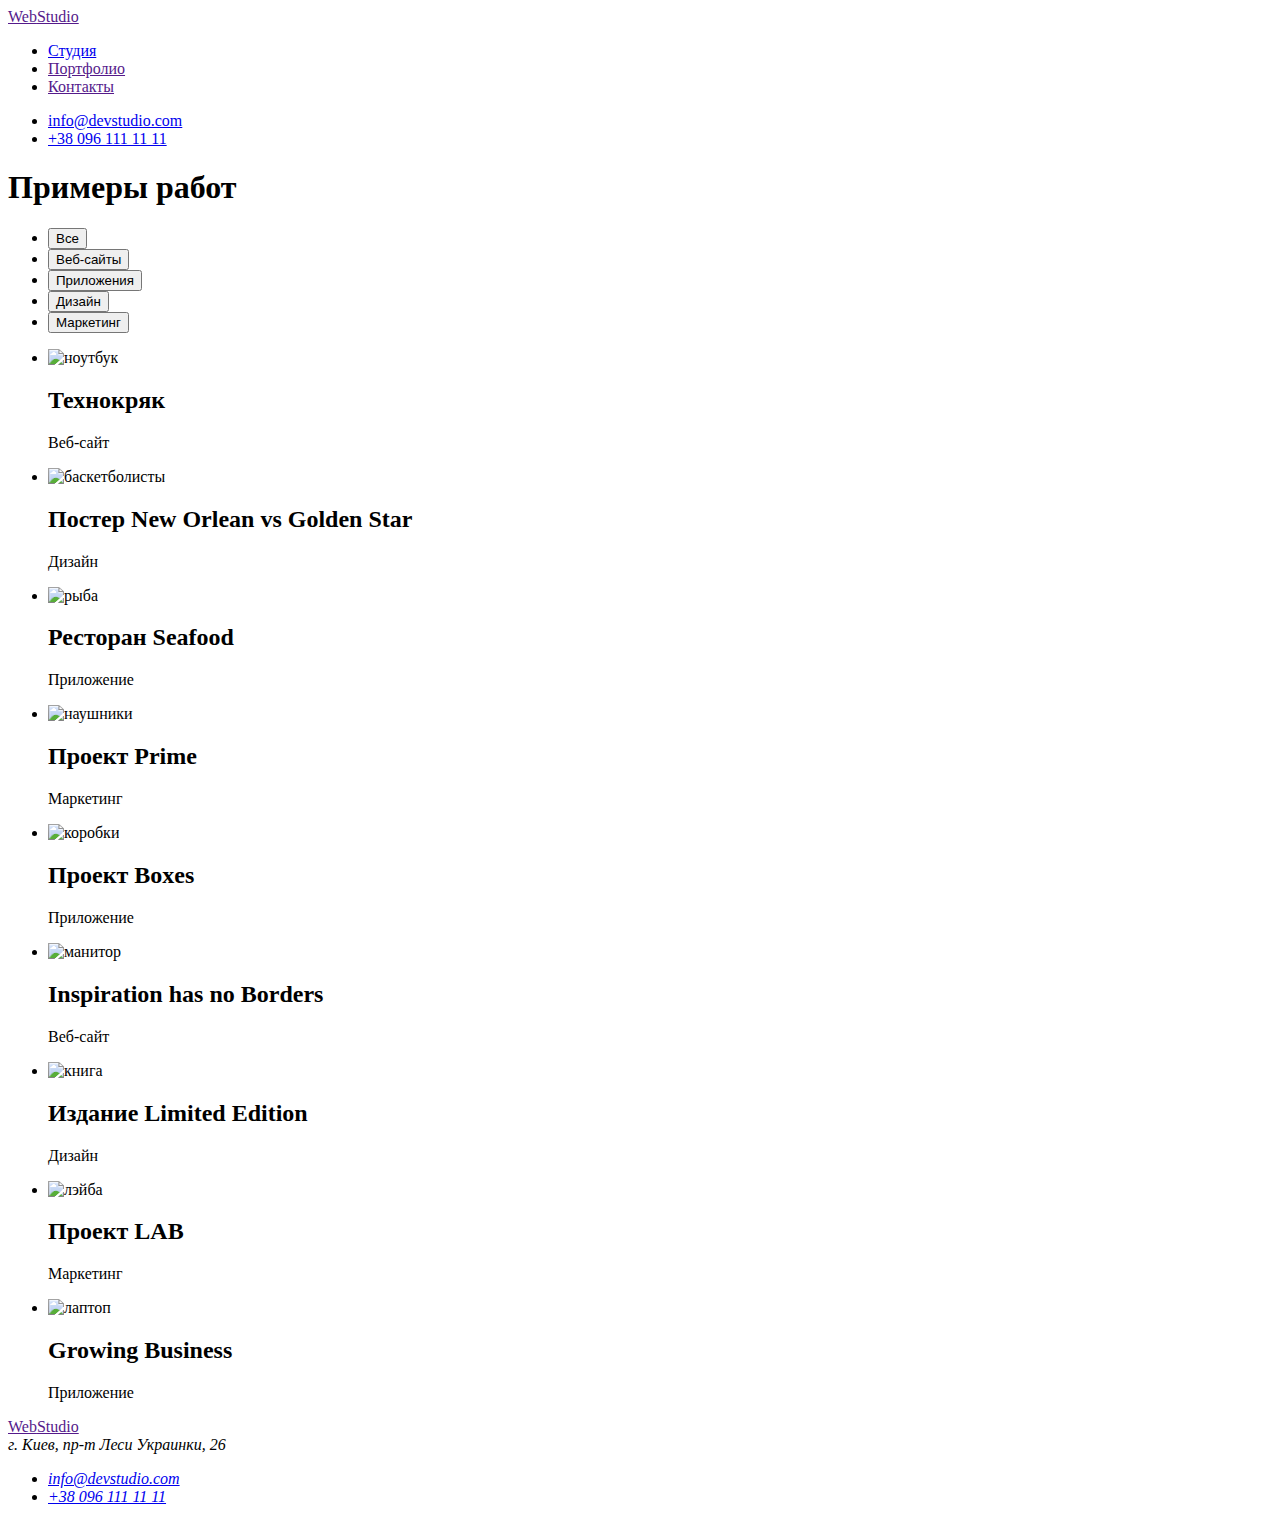
==== portfolio.html @ 180a8cb1 "Add files" ====
<!DOCTYPE html>
<html lang="en">
<head>
    <meta charset="UTF-8">
    <meta http-equiv="X-UA-Compatible" content="IE=edge">
    <meta name="viewport" content="width=device-width, initial-scale=1.0">
    <title>Document</title>
    <link rel="preconnect" href="https://fonts.googleapis.com">
    <link rel="preconnect" href="https://fonts.gstatic.com" crossorigin>
    <link href="https://fonts.googleapis.com/css2?family=Raleway:wght@700&family=Roboto:wght@400;500;700;900&display=swap"
        rel="stylesheet">
    <link rel="stylesheet" href="css/styles.css">
</head>
<body>
    <header class="header">
        <nav>
            <a href="" class="logo"><span class="color-text">Web</span>Studio</a>
            <ul class="site-nav">
                <li class="list"><a href="index.html" class="link">Студия</a></li>
                <li class="list"><a href="" class="link portfolio">Портфолио</a></li>
                <li class="list"><a href="" class="link ">Контакты</a></li>
            </ul>
        </nav>
        <ul class="contacts">
            <li class="list"><a class="link link-mail" href="mailto:info@devstudio.com">info@devstudio.com</a></li>
            <li class="list"><a class="link link-tel" href="tel:+380961111111">+38 096 111 11 11</a></li>
        </ul>
    </header>
    <main>
            <section class="exemples">
            <h1 class="title-exemples">Примеры работ</h1>
                <ul class="filter">
                    <li class="list"><button type="button" class="button all">Все</button>
                    <li class="list"><button type="button" class="button web-site">Веб-сайты</button>
                    <li class="list"><button type="button" class="button apps">Приложения</button>
                    <li class="list"><button type="button" class="button disigne">Дизайн</button>
                    <li class="list"><button type="button" class="button marketing">Маркетинг</button>
                </ul>
                <ul>
                <li class="list">
                    <img src="./images/tehnocryak.jpg" width="370" alt="ноутбук">
                    <h2 class="name-exemple">Технокряк</h2>
                    <p class="description">Веб-сайт</p>
                </li>
                <li class="list">
                    <img src="./images/neworlean.jpg" width="370" alt="баскетболисты">
                    <h2 class="name-exemple">Постер New Orlean vs Golden Star</h2>
                    <p class="description">Дизайн</p>
                </li>
                <li class="list">
                    <img src="./images/fish.jpg" width="370" alt="рыба">
                    <h2 class="name-exemple">Ресторан Seafood</h2>
                    <p class="description">Приложение</p>
                </li>
                <li class="list">
                    <img src="./images/headphones.jpg" width="370" alt="наушники">
                    <h2 class="name-exemple">Проект Prime</h2>
                    <p class="description">Маркетинг</p>
                </li>
                <li class="list">
                    <img src="./images/Boxes.jpg" width="370" alt="коробки">
                    <h2 class="name-exemple">Проект Boxes</h2>
                    <p class="description">Приложение</p>
                </li>
                <li class="list">
                    <img src="./images/monitor.jpg" width="370" alt="манитор">
                    <h2 class="name-exemple">Inspiration has no Borders</h2>
                    <p class="description">Веб-сайт</p>
                </li>
                <li class="list">
                    <img src="./images/book.jpg" width="370" alt="книга">
                    <h2 class="name-exemple">Издание Limited Edition</h2>
                    <p class="description">Дизайн</p>
                </li>
                <li class="list">
                    <img src="./images/label.jpg" width="370" alt="лэйба">
                    <h2 class="name-exemple">Проект LAB</h2>
                    <p class="description">Маркетинг</p>
                </li>
                <li class="list">
                    <img src="./images/laptop.jpg" width="370" alt="лаптоп">
                    <h2 class="name-exemple">Growing Business</h2>
                    <p class="description">Приложение</p>
                </li>
               
            </ul>
        </section>
    </main>
<footer class="footer">
    <a href="" class="logo footer-logo"><span class="color-text">Web</span>Studio</a>
    <address class="address">
        г. Киев, пр-т Леси Украинки, 26
        <ul class="footer-contacts">
            <li class="list"><a class="link footer-link" href="mailto:info@devstudio.com">info@devstudio.com</a></li>
            <li class="list"><a class="link footer-link" href="tel:+380961111111">+38 096 111 11 11</a></li>
        </ul>
    </address>
</footer>
</body>
</html>
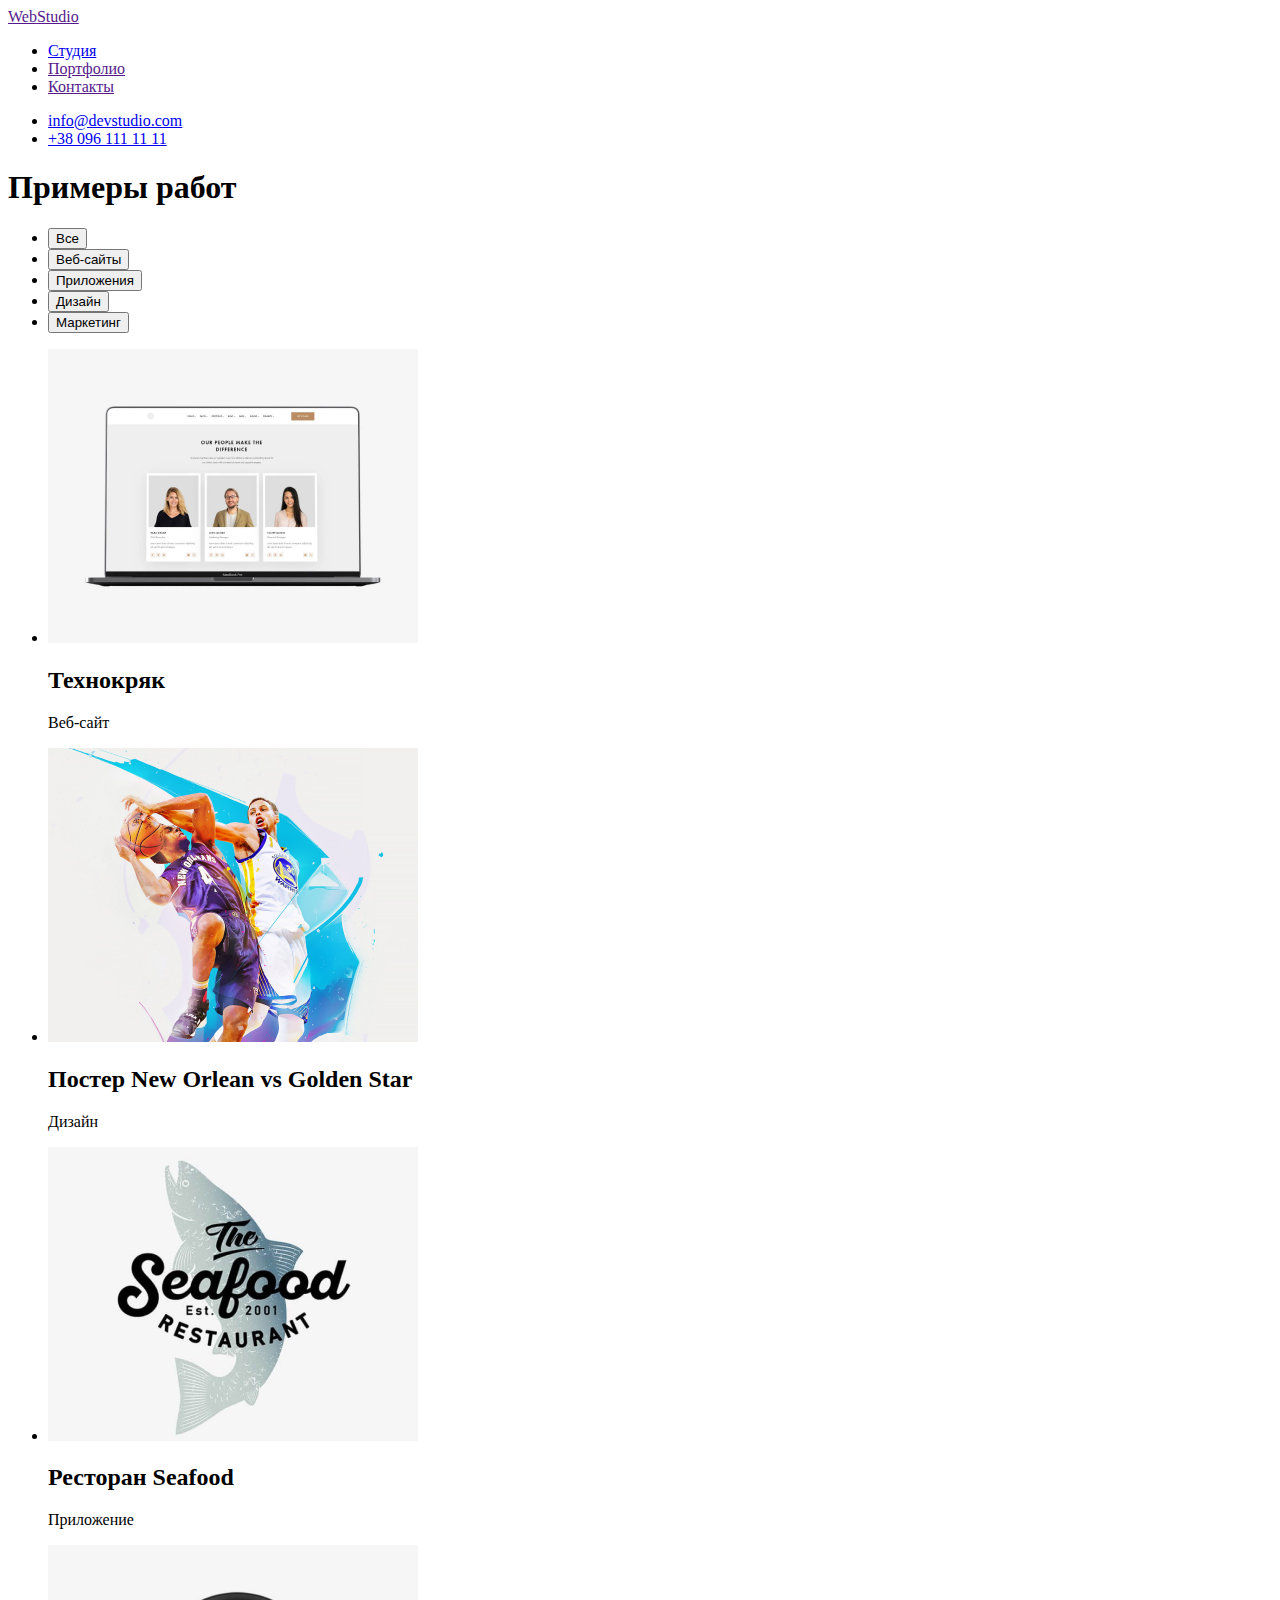
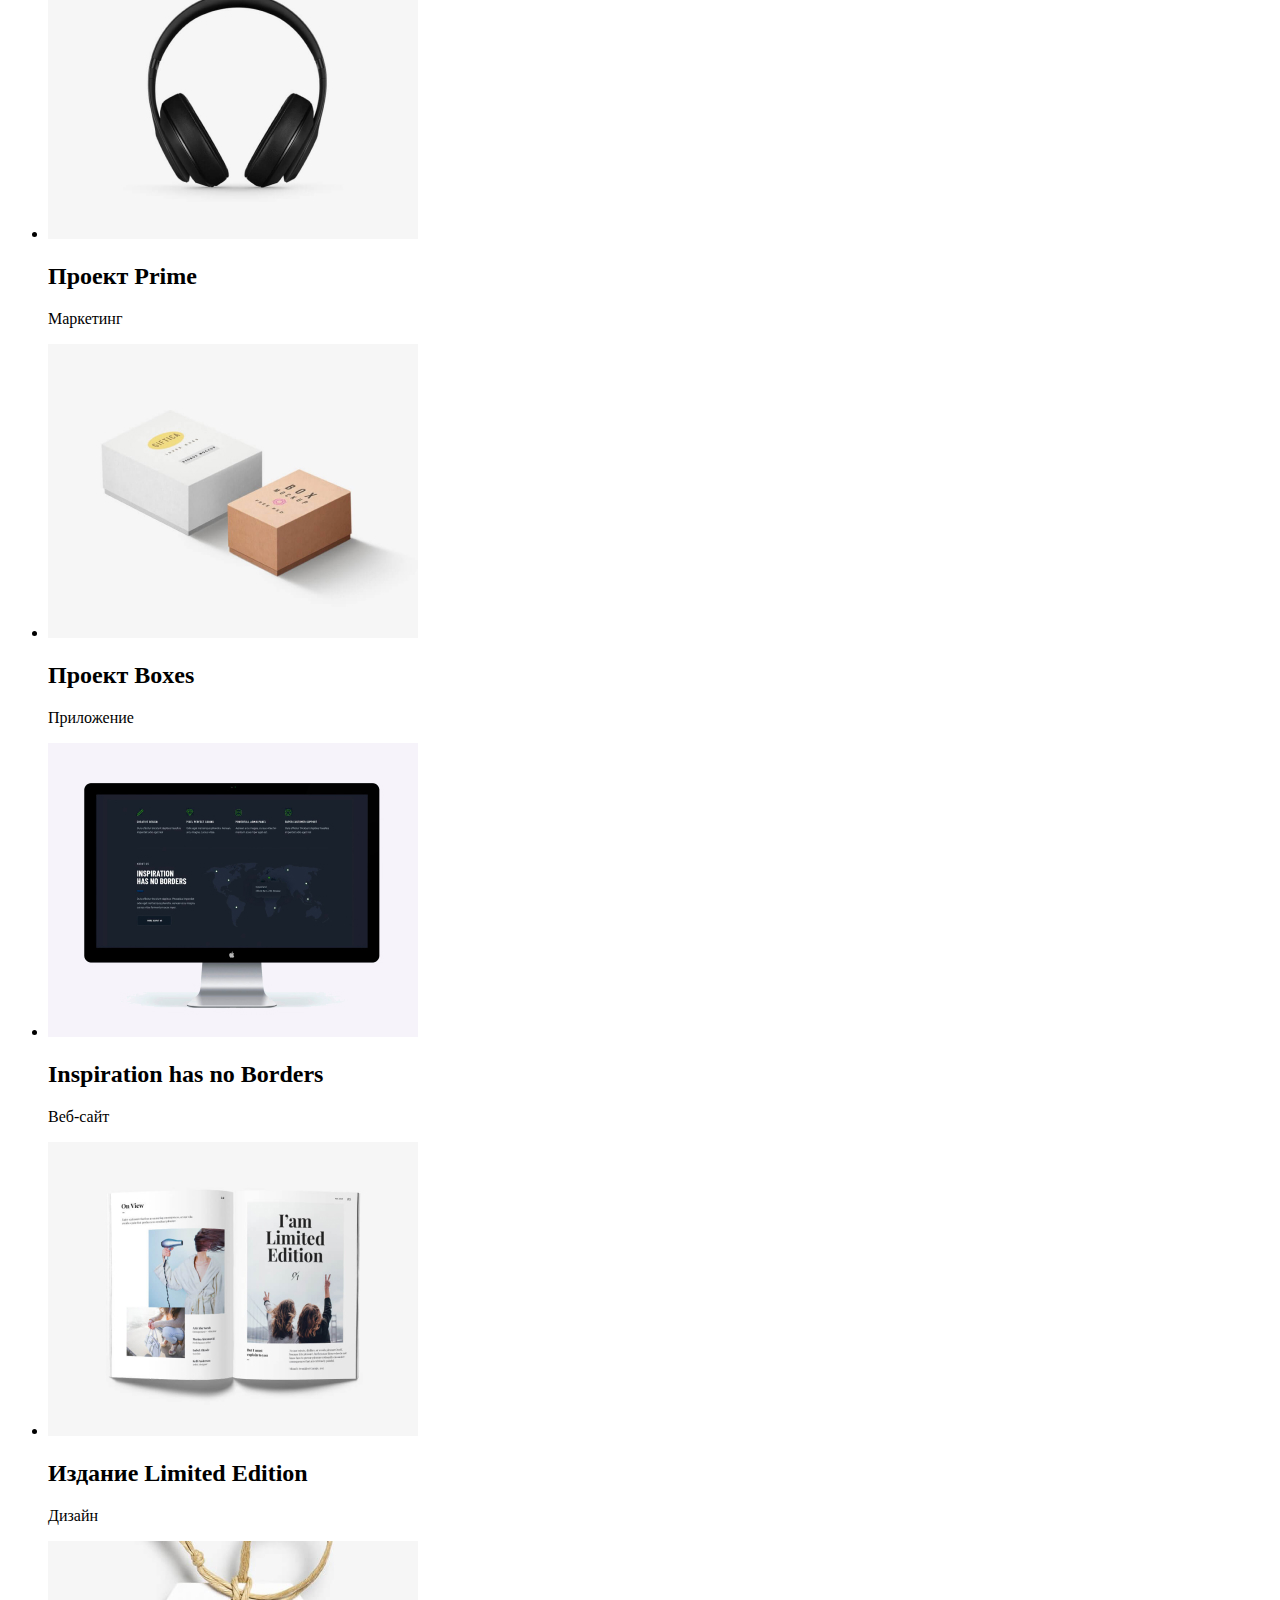
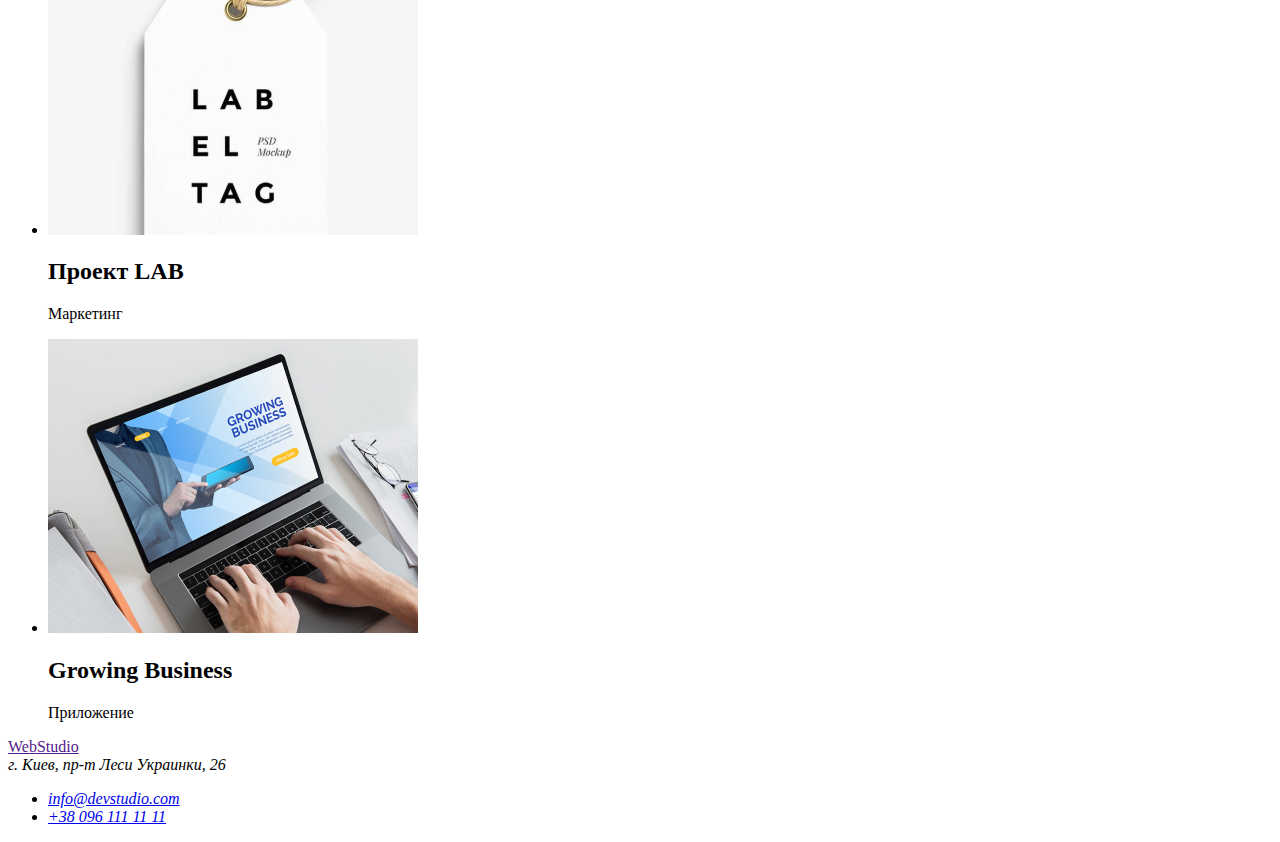
==== commit 0af87973: "modern-normolize" ====
--- a/portfolio.html
+++ b/portfolio.html
@@ -5,6 +5,9 @@
     <meta http-equiv="X-UA-Compatible" content="IE=edge">
     <meta name="viewport" content="width=device-width, initial-scale=1.0">
     <title>Document</title>
+    <link rel="stylesheet" href="https://cdnjs.cloudflare.com/ajax/libs/modern-normalize/1.1.0/modern-normalize.min.css"
+        integrity="sha512-wpPYUAdjBVSE4KJnH1VR1HeZfpl1ub8YT/NKx4PuQ5NmX2tKuGu6U/JRp5y+Y8XG2tV+wKQpNHVUX03MfMFn9Q=="
+        crossorigin="anonymous" referrerpolicy="no-referrer" />
     <link rel="preconnect" href="https://fonts.googleapis.com">
     <link rel="preconnect" href="https://fonts.gstatic.com" crossorigin>
     <link href="https://fonts.googleapis.com/css2?family=Raleway:wght@700&family=Roboto:wght@400;500;700;900&display=swap"
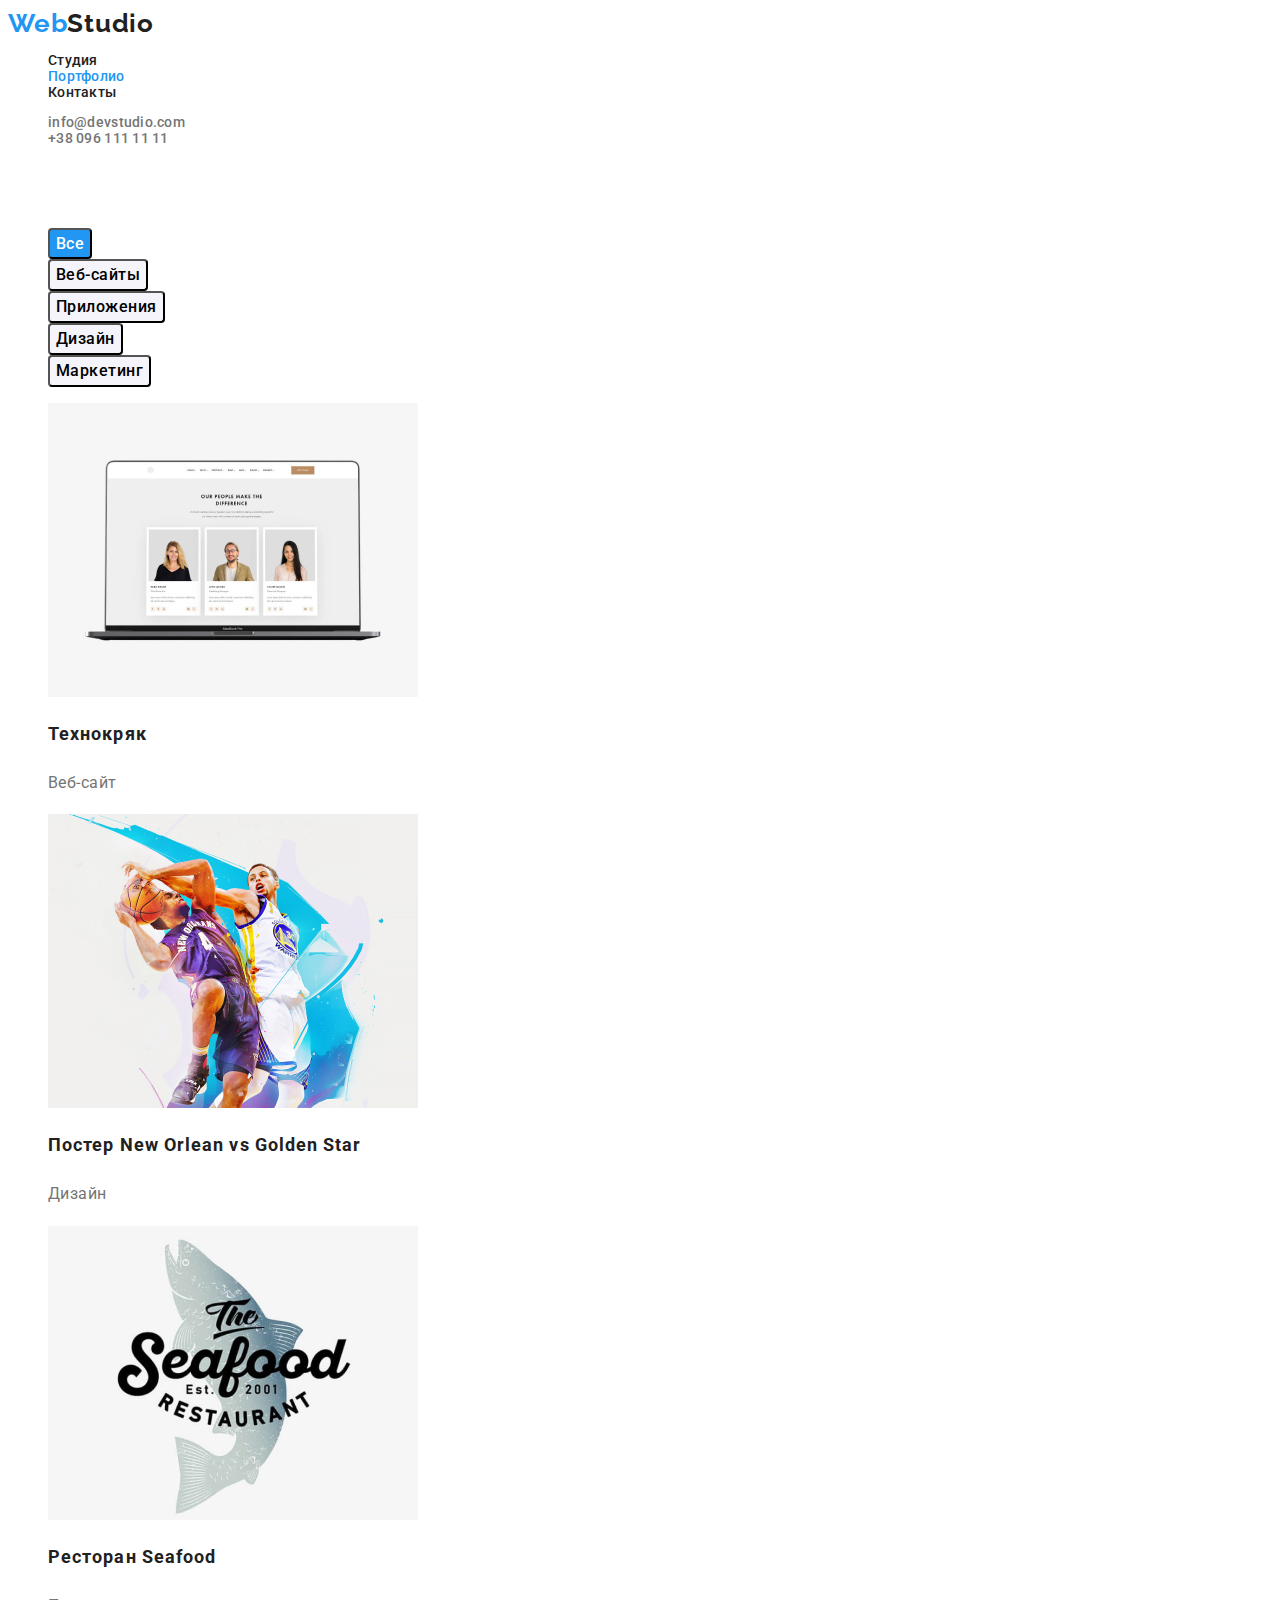
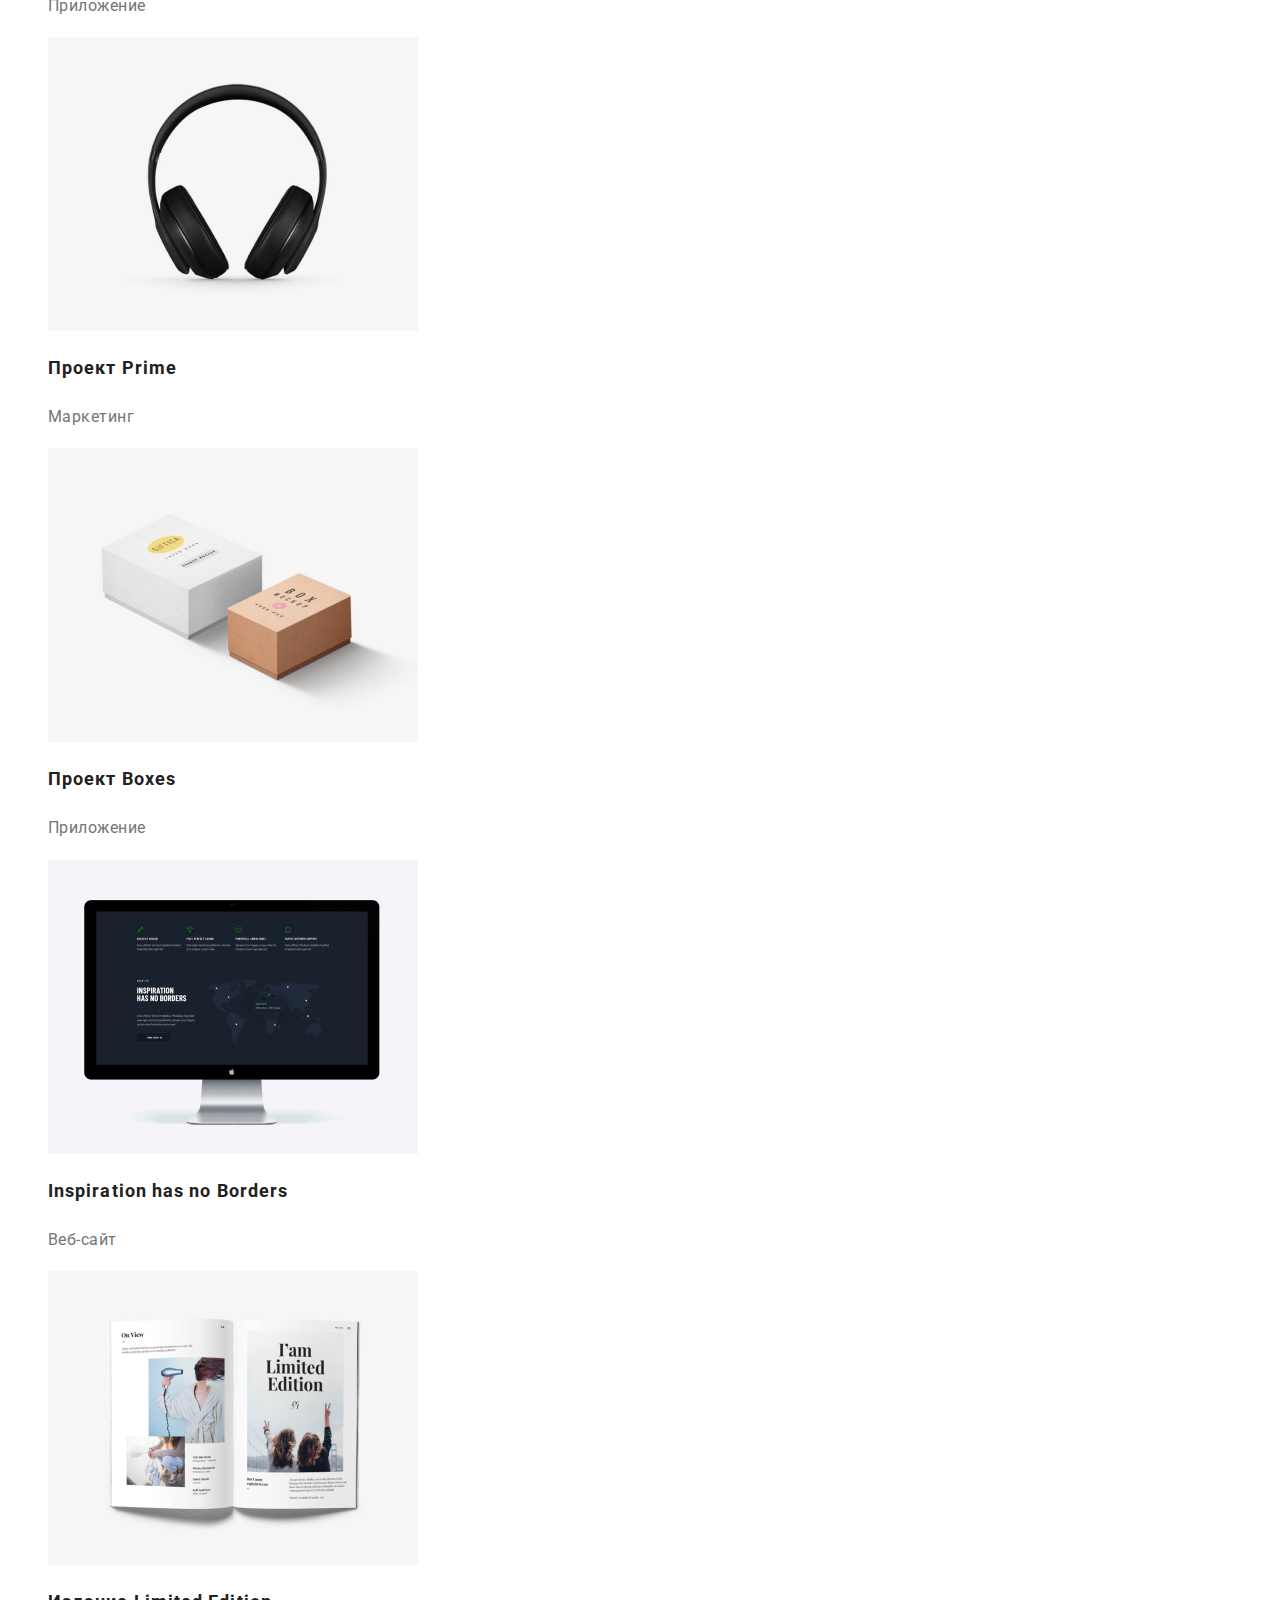
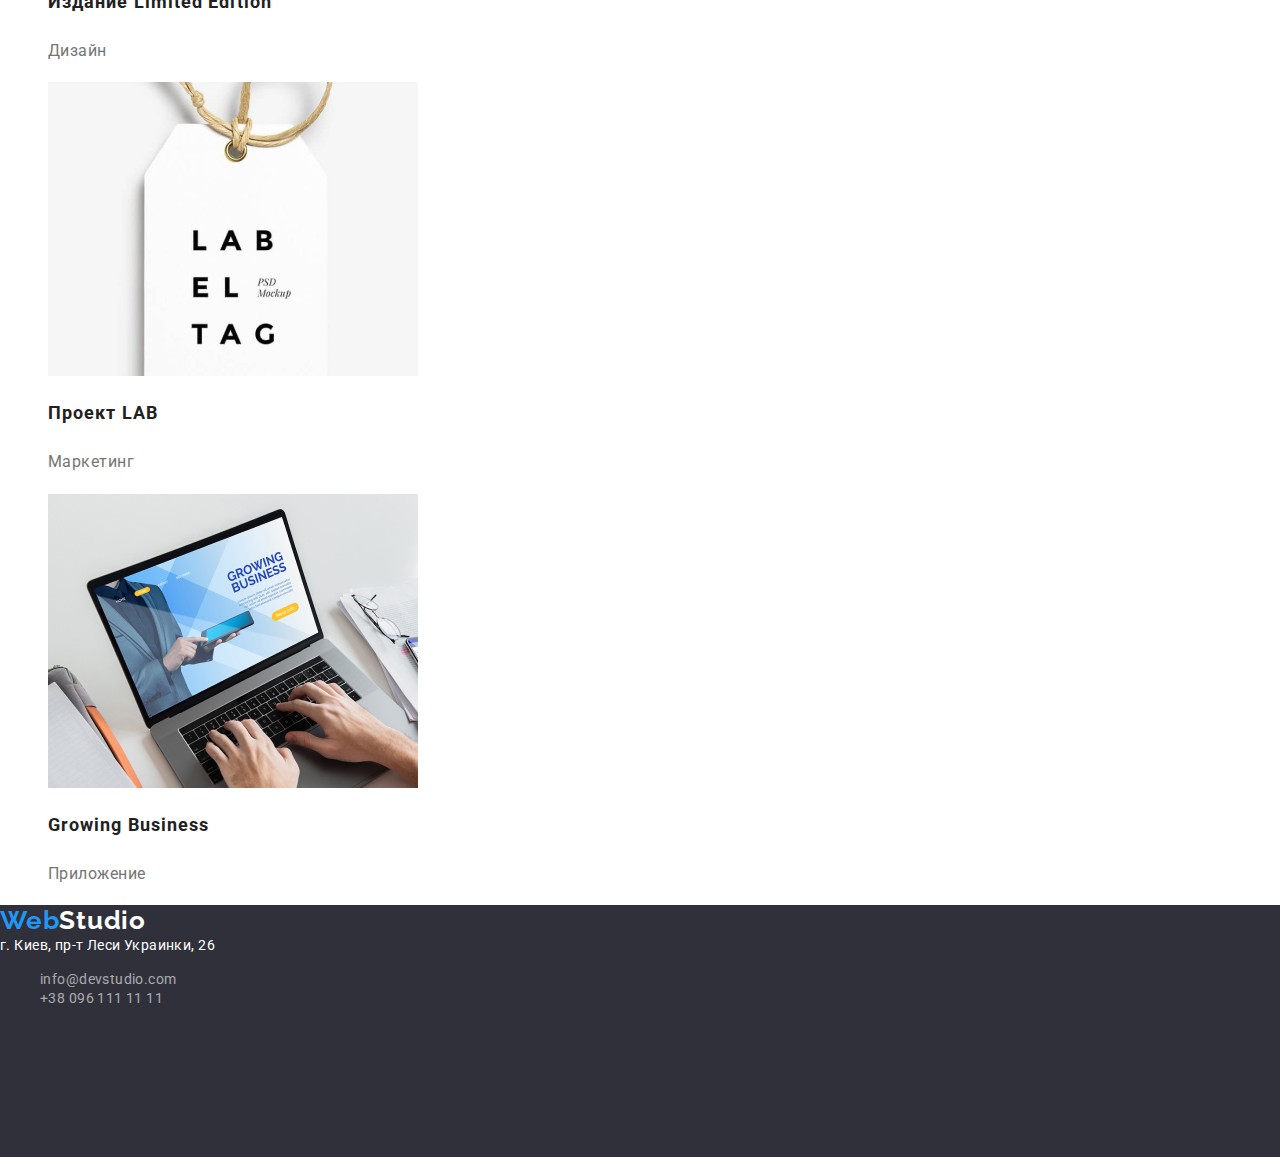
==== commit eae884d9: "modern-normalize" ====
--- a/css/styles.css
+++ b/css/styles.css
@@ -0,0 +1,206 @@
+:root {
+  --body-color: #212121;
+  --hero-color: #ffffff;
+  --btn-color: #ffffff;
+  --accent-color: #2196f3;
+  --first-btn-color: #2196f3;
+  --hover-btn-color: #188ce8;
+  --second-btn-color: #f5f4fa;
+  --text-color: #757575;
+  --footer-link-color: rgba(255, 255, 255, 0.6);
+  --bacground-color: #2f303a;
+  --box-shadow-color: rgba(0, 0, 0, 0.15);
+  --command-background-color: #f5f4fa;
+}
+body {
+  font-family: Roboto, sans-serif;
+  color: var(--body-color);
+}
+.link,
+.logo {
+  text-decoration: none;
+  color: var(--body-color);
+}
+.list {
+  list-style-type: none;
+}
+.button,
+.hero-button {
+  cursor: pointer;
+}
+/* ---------------------header-------------*/
+.logo {
+  font-family: Raleway, sans-serif;
+  font-weight: 700;
+  font-size: 26px;
+  line-height: 1.19;
+  letter-spacing: 0.03em;
+}
+.logo .color-text {
+  color: var(--accent-color);
+}
+.site-nav,
+.contacts {
+  font-weight: 500;
+  font-size: 14px;
+  line-height: 1.14;
+  letter-spacing: 0.02em;
+}
+.contacts .link {
+  color: var(--text-color);
+}
+.studio {
+  color: var(--accent-color);
+}
+.portfolio {
+  color: var(--accent-color);
+}
+.link:hover,
+.link:focus {
+  color: var(--accent-color);
+}
+
+/* ---------------------hero-------------*/
+.hero {
+  background-color: var(--bacground-color);
+}
+.hero-title {
+  font-weight: 900;
+  font-size: 44px;
+  line-height: 1.36;
+
+  text-align: center;
+  letter-spacing: 0.06em;
+  text-transform: uppercase;
+  color: var(--hero-color);
+}
+.hero-button {
+  font-family: inherit;
+  background-color: var(--first-btn-color);
+  box-shadow: 0px 4px 4px var(--box-shadow-color);
+  border-radius: 4px;
+
+  display: flex;
+  align-items: center;
+  text-align: center;
+  letter-spacing: 0.06em;
+
+  color: var(--btn-color);
+}
+.hero-button:hover,
+.hero-button:focus {
+  background-color: var(--hover-btn-color);
+}
+/*--------------------- title--------------------------------- */
+.section-title {
+  font-weight: 700;
+  font-size: 36px;
+  line-height: 1.17;
+  text-align: center;
+  letter-spacing: 0.03em;
+}
+.feature-list .title {
+  font-weight: 700;
+  font-size: 14px;
+  line-height: 1.14;
+  letter-spacing: 0.03em;
+  text-transform: uppercase;
+}
+.feature-list .text {
+  font-size: 14px;
+  line-height: 1.71;
+  letter-spacing: 0.03em;
+  color: var(--text-color);
+}
+
+/*------------------------- command ------------------------------*/
+.command {
+  background: var(--command-background-color);
+}
+.name-employee {
+  font-weight: 500;
+  font-size: 16px;
+  line-height: 1.19;
+  text-align: center;
+  letter-spacing: 0.03em;
+}
+.position {
+  font-size: 16px;
+  line-height: 1.19;
+  text-align: center;
+  letter-spacing: 0.03em;
+
+  color: var(--text-color);
+}
+/* -----------------------------portfolio / works exemples---------------------------- */
+
+.title-exemples {
+  color: var(--hero-color);
+}
+.button {
+  font-family: inherit;
+  font-weight: 500;
+  font-size: 16px;
+  line-height: 1.62;
+  text-align: center;
+  letter-spacing: 0.03em;
+
+  background-color: var(--second-btn-color);
+  border-radius: 4px;
+}
+.all,
+.button:hover,
+.button:focus {
+  color: var(--btn-color);
+  background-color: var(--accent-color);
+  /* box-shadow: 0px 3px 1px rgba(0, 0, 0, 0.1), 0px 1px 2px rgba(0, 0, 0, 0.08),
+    0px 2px 2px rgba(0, 0, 0, 0.12); */
+  border-radius: 4px;
+}
+/* .button:hover,
+.button:focus,
+{ color: var(--btn-color);
+  background-color: var(--accent-color);
+  
+} */
+.name-exemple {
+  font-style: normal;
+  font-weight: 700;
+  font-size: 18px;
+  line-height: 2;
+
+  letter-spacing: 0.06em;
+}
+.description {
+  font-style: normal;
+  font-size: 16px;
+  line-height: 1.9;
+  letter-spacing: 0.03em;
+
+  color: #757575;
+}
+
+/*---------------------------------------- footer----------------------------  */
+.footer {
+  position: absolute;
+  width: 1600px;
+  height: 252px;
+  left: 0px;
+  /* top: 2097px; */
+
+  background: #2f303a;
+}
+.footer-logo {
+  color: #ffffff;
+}
+.footer-link {
+  color: rgba(255, 255, 255, 0.6);
+}
+.address {
+  font-style: normal;
+  font-size: 14px;
+  line-height: 1.41;
+  letter-spacing: 0.03em;
+
+  color: #ffffff;
+}
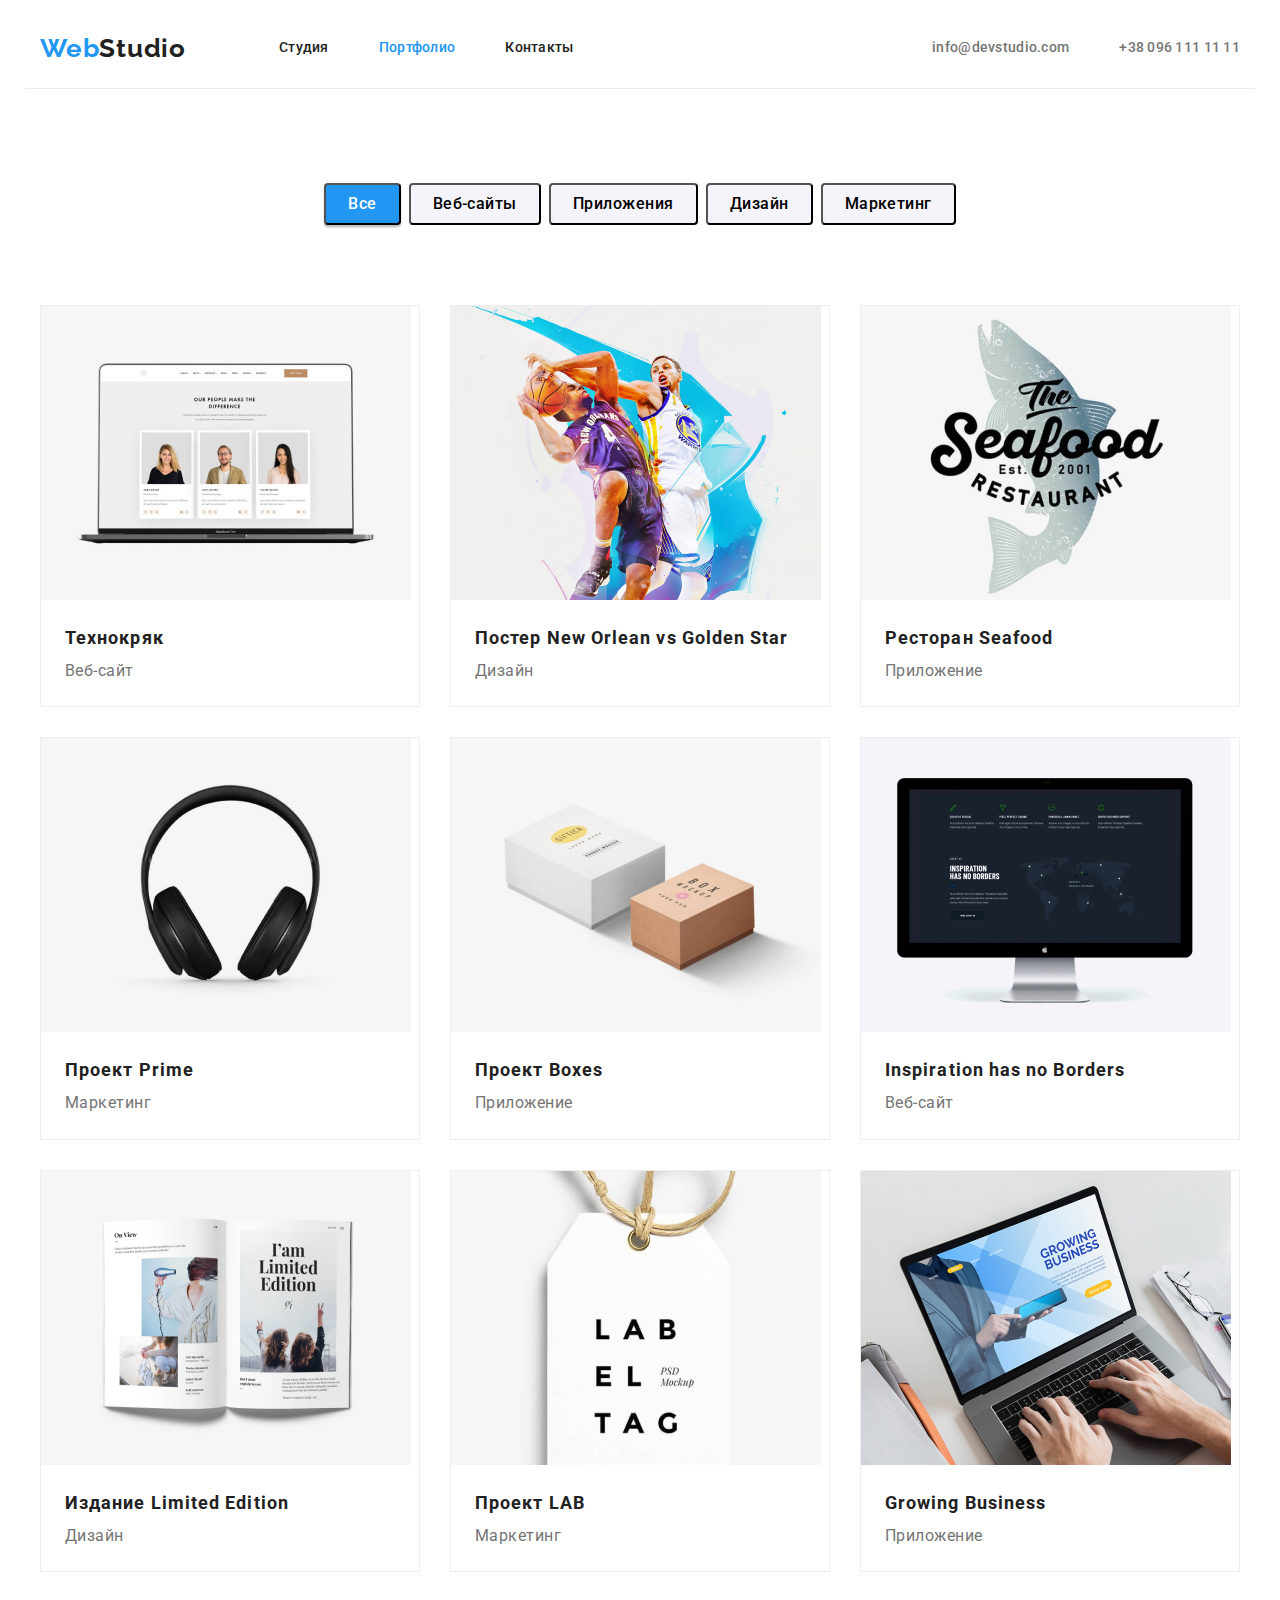
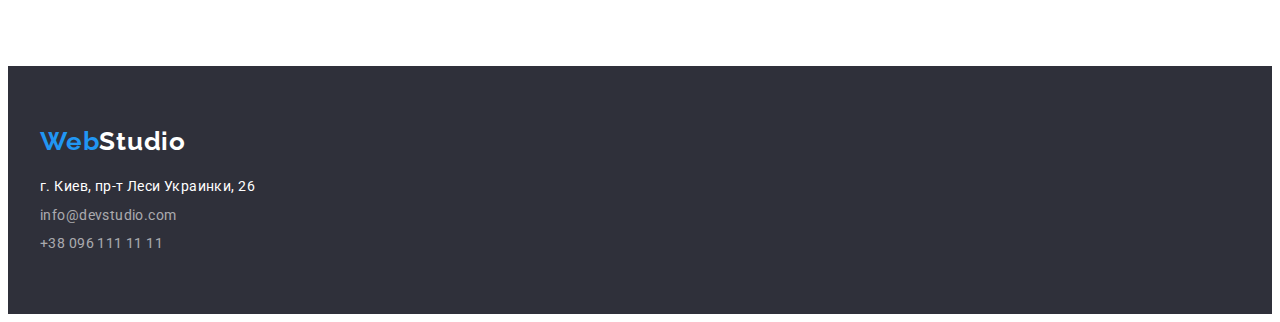
==== commit cd1c71bc: "exemple" ====
--- a/portfolio.html
+++ b/portfolio.html
@@ -5,9 +5,6 @@
     <meta http-equiv="X-UA-Compatible" content="IE=edge">
     <meta name="viewport" content="width=device-width, initial-scale=1.0">
     <title>Document</title>
-    <link rel="stylesheet" href="https://cdnjs.cloudflare.com/ajax/libs/modern-normalize/1.1.0/modern-normalize.min.css"
-        integrity="sha512-wpPYUAdjBVSE4KJnH1VR1HeZfpl1ub8YT/NKx4PuQ5NmX2tKuGu6U/JRp5y+Y8XG2tV+wKQpNHVUX03MfMFn9Q=="
-        crossorigin="anonymous" referrerpolicy="no-referrer" />
     <link rel="preconnect" href="https://fonts.googleapis.com">
     <link rel="preconnect" href="https://fonts.gstatic.com" crossorigin>
     <link href="https://fonts.googleapis.com/css2?family=Raleway:wght@700&family=Roboto:wght@400;500;700;900&display=swap"
@@ -16,22 +13,25 @@
 </head>
 <body>
     <header class="header">
-        <nav>
-            <a href="" class="logo"><span class="color-text">Web</span>Studio</a>
-            <ul class="site-nav">
-                <li class="list"><a href="index.html" class="link">Студия</a></li>
-                <li class="list"><a href="" class="link portfolio">Портфолио</a></li>
-                <li class="list"><a href="" class="link ">Контакты</a></li>
+        <div class="container">
+            <nav class="nav">
+                <a href="" class="logo"><span class="color-text">Web</span>Studio</a>
+                <ul class="site-nav">
+                    <li class="list"><a href="./index.html" class="link">Студия</a></li>
+                    <li class="list"><a href="" class="link portfolio ">Портфолио</a></li>
+                    <li class="list"><a href="" class="link ">Контакты</a></li>
+                </ul>
+            </nav>
+            <ul class="contacts">
+                <li class="list"><a class="link link-mail" href="mailto:info@devstudio.com">info@devstudio.com</a></li>
+                <li class="list"><a class="link link-tel" href="tel:+380961111111">+38 096 111 11 11</a></li>
             </ul>
-        </nav>
-        <ul class="contacts">
-            <li class="list"><a class="link link-mail" href="mailto:info@devstudio.com">info@devstudio.com</a></li>
-            <li class="list"><a class="link link-tel" href="tel:+380961111111">+38 096 111 11 11</a></li>
-        </ul>
+        </div>
     </header>
     <main>
-            <section class="exemples">
-            <h1 class="title-exemples">Примеры работ</h1>
+        <section class="exemples">
+            <div class="container">
+                <h1 class="title-exemples">Примеры работ</h1>
                 <ul class="filter">
                     <li class="list"><button type="button" class="button all">Все</button>
                     <li class="list"><button type="button" class="button web-site">Веб-сайты</button>
@@ -39,65 +39,125 @@
                     <li class="list"><button type="button" class="button disigne">Дизайн</button>
                     <li class="list"><button type="button" class="button marketing">Маркетинг</button>
                 </ul>
-                <ul>
-                <li class="list">
-                    <img src="./images/tehnocryak.jpg" width="370" alt="ноутбук">
-                    <h2 class="name-exemple">Технокряк</h2>
-                    <p class="description">Веб-сайт</p>
-                </li>
-                <li class="list">
-                    <img src="./images/neworlean.jpg" width="370" alt="баскетболисты">
-                    <h2 class="name-exemple">Постер New Orlean vs Golden Star</h2>
-                    <p class="description">Дизайн</p>
-                </li>
-                <li class="list">
-                    <img src="./images/fish.jpg" width="370" alt="рыба">
-                    <h2 class="name-exemple">Ресторан Seafood</h2>
-                    <p class="description">Приложение</p>
-                </li>
-                <li class="list">
-                    <img src="./images/headphones.jpg" width="370" alt="наушники">
-                    <h2 class="name-exemple">Проект Prime</h2>
-                    <p class="description">Маркетинг</p>
-                </li>
-                <li class="list">
-                    <img src="./images/Boxes.jpg" width="370" alt="коробки">
-                    <h2 class="name-exemple">Проект Boxes</h2>
-                    <p class="description">Приложение</p>
-                </li>
-                <li class="list">
-                    <img src="./images/monitor.jpg" width="370" alt="манитор">
-                    <h2 class="name-exemple">Inspiration has no Borders</h2>
-                    <p class="description">Веб-сайт</p>
-                </li>
-                <li class="list">
-                    <img src="./images/book.jpg" width="370" alt="книга">
-                    <h2 class="name-exemple">Издание Limited Edition</h2>
-                    <p class="description">Дизайн</p>
-                </li>
-                <li class="list">
-                    <img src="./images/label.jpg" width="370" alt="лэйба">
-                    <h2 class="name-exemple">Проект LAB</h2>
-                    <p class="description">Маркетинг</p>
-                </li>
-                <li class="list">
-                    <img src="./images/laptop.jpg" width="370" alt="лаптоп">
-                    <h2 class="name-exemple">Growing Business</h2>
-                    <p class="description">Приложение</p>
-                </li>
-               
-            </ul>
+            </div>
+            <div class="container">
+                <ul class="list-exemples">
+                    <li class="list">
+                        <article class="card">
+                            <img class="img-exemples" src="./images/tehnocryak.jpg" width="370" alt="ноутбук">
+                            <div class="card-content">
+                                <h2 class="name-exemple">Технокряк</h2>
+                                <p class="description">Веб-сайт</p>
+                            </div>
+                            
+                        </article>
+                        
+                    </li>
+                    <li class="list">
+                        <article class="card">
+                            <img class="img-exemples" src="./images/neworlean.jpg" width="370" alt="баскетболисты">
+                            <div class="card-content">
+                                <h2 class="name-exemple">Постер New Orlean vs Golden Star</h2>
+                                <p class="description">Дизайн</p>
+                            </div>
+                            
+                        </article>
+                        
+                    </li>
+                    <li class="list">
+                        <article class="card">
+                            <img class="img-exemples" src="./images/fish.jpg" width="370" alt="рыба">
+                            <div class="card-content">
+                                <h2 class="name-exemple">Ресторан Seafood</h2>
+                                <p class="description">Приложение</p>
+                            </div>
+                            
+                        </article>
+                        
+                    </li>
+                    <li class="list">
+                        <article class="card">
+                            <img class="img-exemples" src="./images/headphones.jpg" width="370" alt="наушники">
+                            <div class="card-content">
+                                <h2 class="name-exemple">Проект Prime</h2>
+                                <p class="description">Маркетинг</p>
+                            </div>
+                        </article>
+                        
+                    </li>
+                    <li class="list">
+                        <article class="card">
+                            <img class="img-exemples" src="./images/Boxes.jpg" width="370" alt="коробки">
+                            <div class="card-content">
+                                <h2 class="name-exemple">Проект Boxes</h2>
+                                <p class="description">Приложение</p>
+                            </div>
+                            
+                        </article>
+                        
+                    </li>
+                    <li class="list">
+                        <article class="card">
+                            <img class="img-exemples" src="./images/monitor.jpg" width="370" alt="манитор">
+                            <div class="card-content">
+                                <h2 class="name-exemple">Inspiration has no Borders</h2>
+                                <p class="description">Веб-сайт</p>
+                            </div>
+                            
+                        </article>
+                        
+                    </li>
+                    <li class="list">
+                        <article class="card">
+                            <img class="img-exemples" src="./images/book.jpg" width="370" alt="книга">
+                            <div class="card-content">
+                                <h2 class="name-exemple">Издание Limited Edition</h2>
+                                <p class="description">Дизайн</p>
+                            </div>
+                            
+                        </article>
+                        
+                    </li>
+                    <li class="list">
+                        <article class="card">
+                            <img class="img-exemples" src="./images/label.jpg" width="370" alt="лэйба">
+                            <div class="card-content">
+                                <h2 class="name-exemple">Проект LAB</h2>
+                                <p class="description">Маркетинг</p>
+                            </div>
+                            
+                        </article>
+                        
+                    </li>
+                    <li class="list">
+                        <article class="card">
+                            <img class="img-exemples" src="./images/laptop.jpg" width="370" alt="лаптоп">
+                            <div class="card-content">
+                                <h2 class="name-exemple">Growing Business</h2>
+                                <p class="description">Приложение</p>
+                            </div>
+                            
+                        </article>
+                        
+                    </li>
+                </ul>
+            </div>
+            
         </section>
     </main>
 <footer class="footer">
-    <a href="" class="logo footer-logo"><span class="color-text">Web</span>Studio</a>
-    <address class="address">
-        г. Киев, пр-т Леси Украинки, 26
-        <ul class="footer-contacts">
-            <li class="list"><a class="link footer-link" href="mailto:info@devstudio.com">info@devstudio.com</a></li>
-            <li class="list"><a class="link footer-link" href="tel:+380961111111">+38 096 111 11 11</a></li>
-        </ul>
-    </address>
+    <div class="container">
+        <a href="" class="logo footer-logo"><span class="color-text">Web</span>Studio</a>
+        <address class="address">
+            г. Киев, пр-т Леси Украинки, 26
+            <ul class="footer-contacts">
+                <li class="list"><a class="link footer-link" href="mailto:info@devstudio.com">info@devstudio.com</a>
+                </li>
+                <li class="list"><a class="link footer-link" href="tel:+380961111111">+38 096 111 11 11</a></li>
+            </ul>
+        </address>
+    </div>
+
 </footer>
 </body>
 </html>--- a/css/styles.css
+++ b/css/styles.css
@@ -11,11 +11,15 @@
   --bacground-color: #2f303a;
   --box-shadow-color: rgba(0, 0, 0, 0.15);
   --command-background-color: #f5f4fa;
+  --size-to-line: 94px;
+  --size-between: 30px;
+  --size-top: 50px;
 }
 body {
   font-family: Roboto, sans-serif;
   color: var(--body-color);
 }
+
 .link,
 .logo {
   text-decoration: none;
@@ -28,7 +32,39 @@
 .hero-button {
   cursor: pointer;
 }
+
+p,
+h1,
+h2,
+h3,
+h4,
+h5,
+h6 {
+  margin: 0;
+}
+ul {
+  padding-left: 0;
+  margin: 0;
+}
+img {
+  display: block;
+  max-width: 100%;
+  height: auto;
+}
 /* ---------------------header-------------*/
+.header .container {
+  justify-content: space-between;
+  display: flex;
+}
+.container {
+  width: 1200px;
+  margin-left: auto;
+  margin-right: auto;
+
+  align-items: center;
+  padding-left: 15px;
+  padding-right: 15px;
+}
 .logo {
   font-family: Raleway, sans-serif;
   font-weight: 700;
@@ -39,13 +75,33 @@
 .logo .color-text {
   color: var(--accent-color);
 }
+.nav {
+  display: flex;
+  align-items: center;
+}
+.site-nav {
+  margin-left: 93px;
+}
+.site-nav .list + .list {
+  margin-left: 50px;
+}
 .site-nav,
 .contacts {
+  display: flex;
+
   font-weight: 500;
   font-size: 14px;
   line-height: 1.14;
   letter-spacing: 0.02em;
 }
+.site-nav .link {
+  display: block;
+  padding-top: 32px;
+  padding-bottom: 32px;
+}
+.contacts .list + .list {
+  margin-left: 50px;
+}
 .contacts .link {
   color: var(--text-color);
 }
@@ -59,39 +115,78 @@
 .link:focus {
   color: var(--accent-color);
 }
+.header .container {
+  border-bottom: 1px solid #ececec;
+}
 
 /* ---------------------hero-------------*/
 .hero {
   background-color: var(--bacground-color);
+}
+.hero .container {
+  text-align: center;
+  padding-top: 200px;
+  padding-bottom: 200px;
 }
 .hero-title {
   font-weight: 900;
   font-size: 44px;
   line-height: 1.36;
 
-  text-align: center;
   letter-spacing: 0.06em;
   text-transform: uppercase;
   color: var(--hero-color);
+  margin-bottom: var(--size-between);
+  width: 696px;
+  margin-left: auto;
+  margin-right: auto;
 }
 .hero-button {
   font-family: inherit;
+  text-align: center;
+  letter-spacing: 0.06em;
+  padding: 10px 32px;
+
+  color: var(--btn-color);
+
   background-color: var(--first-btn-color);
   box-shadow: 0px 4px 4px var(--box-shadow-color);
   border-radius: 4px;
-
-  display: flex;
-  align-items: center;
-  text-align: center;
-  letter-spacing: 0.06em;
-
-  color: var(--btn-color);
 }
 .hero-button:hover,
 .hero-button:focus {
   background-color: var(--hover-btn-color);
 }
 /*--------------------- title--------------------------------- */
+.feature-items {
+  display: flex;
+  flex-wrap: wrap;
+  margin-left: calc(-1 * var(--size-between));
+  padding-top: var(--size-to-line);
+  padding-bottom: var(--size-to-line);
+  /* background-color: tomato; */
+}
+.feature-items > .list {
+  /* outline: 1px solid teal; */
+  flex-basis: calc(100% / 4 - var(--size-between));
+  margin-left: var(--size-between);
+}
+.feature-list .title {
+  font-weight: 700;
+  font-size: 14px;
+  line-height: 1.14;
+  letter-spacing: 0.03em;
+  text-transform: uppercase;
+
+  margin-bottom: 10px;
+}
+.feature-list .text {
+  font-size: 14px;
+  line-height: 1.71;
+  letter-spacing: 0.03em;
+  color: var(--text-color);
+}
+
 .section-title {
   font-weight: 700;
   font-size: 36px;
@@ -99,43 +194,75 @@
   text-align: center;
   letter-spacing: 0.03em;
 }
-.feature-list .title {
-  font-weight: 700;
-  font-size: 14px;
-  line-height: 1.14;
-  letter-spacing: 0.03em;
-  text-transform: uppercase;
-}
-.feature-list .text {
-  font-size: 14px;
-  line-height: 1.71;
-  letter-spacing: 0.03em;
-  color: var(--text-color);
+.directions-item {
+  display: flex;
+  flex-wrap: wrap;
+  margin-left: calc(-1 * var(--size-between));
+  padding-top: var(--size-top);
+  padding-bottom: var(--size-to-line);
+}
+.directions-item > .list {
+  flex-basis: calc(100% / 3 - var(--size-between));
+  margin-left: var(--size-between);
 }
 
 /*------------------------- command ------------------------------*/
 .command {
   background: var(--command-background-color);
 }
+.command .section-title {
+  padding-top: var(--size-to-line);
+}
+.employees {
+  display: flex;
+  flex-wrap: wrap;
+  margin-left: calc(-1 * var(--size-between));
+
+  padding-top: var(--size-top);
+  padding-bottom: var(--size-to-line);
+}
+.employees > .list {
+  flex-basis: calc(100% / 4 - var(--size-between));
+  margin-left: var(--size-between);
+  background-color: white;
+  box-shadow: 0px 1px 3px rgba(0, 0, 0, 0.12), 0px 1px 1px rgba(0, 0, 0, 0.14),
+    0px 2px 1px rgba(0, 0, 0, 0.2);
+  border-radius: 0px 0px 4px 4px;
+}
 .name-employee {
   font-weight: 500;
   font-size: 16px;
+
   line-height: 1.19;
   text-align: center;
   letter-spacing: 0.03em;
+
+  padding-top: var(--size-between);
+  padding-bottom: 10px;
 }
 .position {
   font-size: 16px;
   line-height: 1.19;
   text-align: center;
   letter-spacing: 0.03em;
+  padding-bottom: 30px;
 
   color: var(--text-color);
 }
 /* -----------------------------portfolio / works exemples---------------------------- */
 
 .title-exemples {
-  color: var(--hero-color);
+  position: absolute;
+  width: 1px;
+  height: 1px;
+  margin: -1px;
+  border: 0;
+  padding: 0;
+
+  white-space: nowrap;
+  clip-path: inset(100%);
+  clip: rect(0 0 0 0);
+  overflow: hidden;
 }
 .button {
   font-family: inherit;
@@ -153,22 +280,56 @@
 .button:focus {
   color: var(--btn-color);
   background-color: var(--accent-color);
-  /* box-shadow: 0px 3px 1px rgba(0, 0, 0, 0.1), 0px 1px 2px rgba(0, 0, 0, 0.08),
-    0px 2px 2px rgba(0, 0, 0, 0.12); */
+  box-shadow: 0px 3px 1px rgba(0, 0, 0, 0.1), 0px 1px 2px rgba(0, 0, 0, 0.08),
+    0px 2px 2px rgba(0, 0, 0, 0.12);
   border-radius: 4px;
 }
-/* .button:hover,
-.button:focus,
-{ color: var(--btn-color);
-  background-color: var(--accent-color);
-  
+.filter {
+  display: flex;
+  justify-content: center;
+  padding-top: var(--size-to-line);
+  padding-bottom: var(--size-top);
+}
+.filter .button {
+  display: block;
+  padding: 6px 22px;
+}
+.filter .list:not(:first-child) {
+  margin-left: 8px;
+}
+.card {
+  padding: 0;
+}
+.list-exemples {
+  display: flex;
+  flex-wrap: wrap;
+  margin-left: calc(-1 * var(--size-between));
+  padding-top: calc(-1 * var(--size-between));
+  padding-bottom: var(--size-to-line);
+}
+.list-exemples > .list {
+  flex-basis: calc(100% / 3 - var(--size-between));
+  margin-left: var(--size-between);
+  margin-top: var(--size-between);
+}
+/* .list-exemples > .list {
+  flex-basis: calc(100% / 3 - 30px);
+  margin-left: 30px;
+  margin-top: 30px;
 } */
+.card {
+  background: #ffffff;
+  border: 1px solid #eeeeee;
+  box-sizing: border-box;
+}
+.card-content {
+  padding: 20px 24px;
+}
 .name-exemple {
   font-style: normal;
   font-weight: 700;
   font-size: 18px;
   line-height: 2;
-
   letter-spacing: 0.06em;
 }
 .description {
@@ -182,16 +343,16 @@
 
 /*---------------------------------------- footer----------------------------  */
 .footer {
-  position: absolute;
-  width: 1600px;
-  height: 252px;
-  left: 0px;
-  /* top: 2097px; */
-
   background: #2f303a;
+}
+.footer .container {
+  padding-top: 60px;
+  padding-bottom: 60px;
 }
 .footer-logo {
   color: #ffffff;
+  display: block;
+  padding-bottom: 20px;
 }
 .footer-link {
   color: rgba(255, 255, 255, 0.6);
@@ -204,3 +365,6 @@
 
   color: #ffffff;
 }
+.footer-contacts .list {
+  padding-top: 9px;
+}
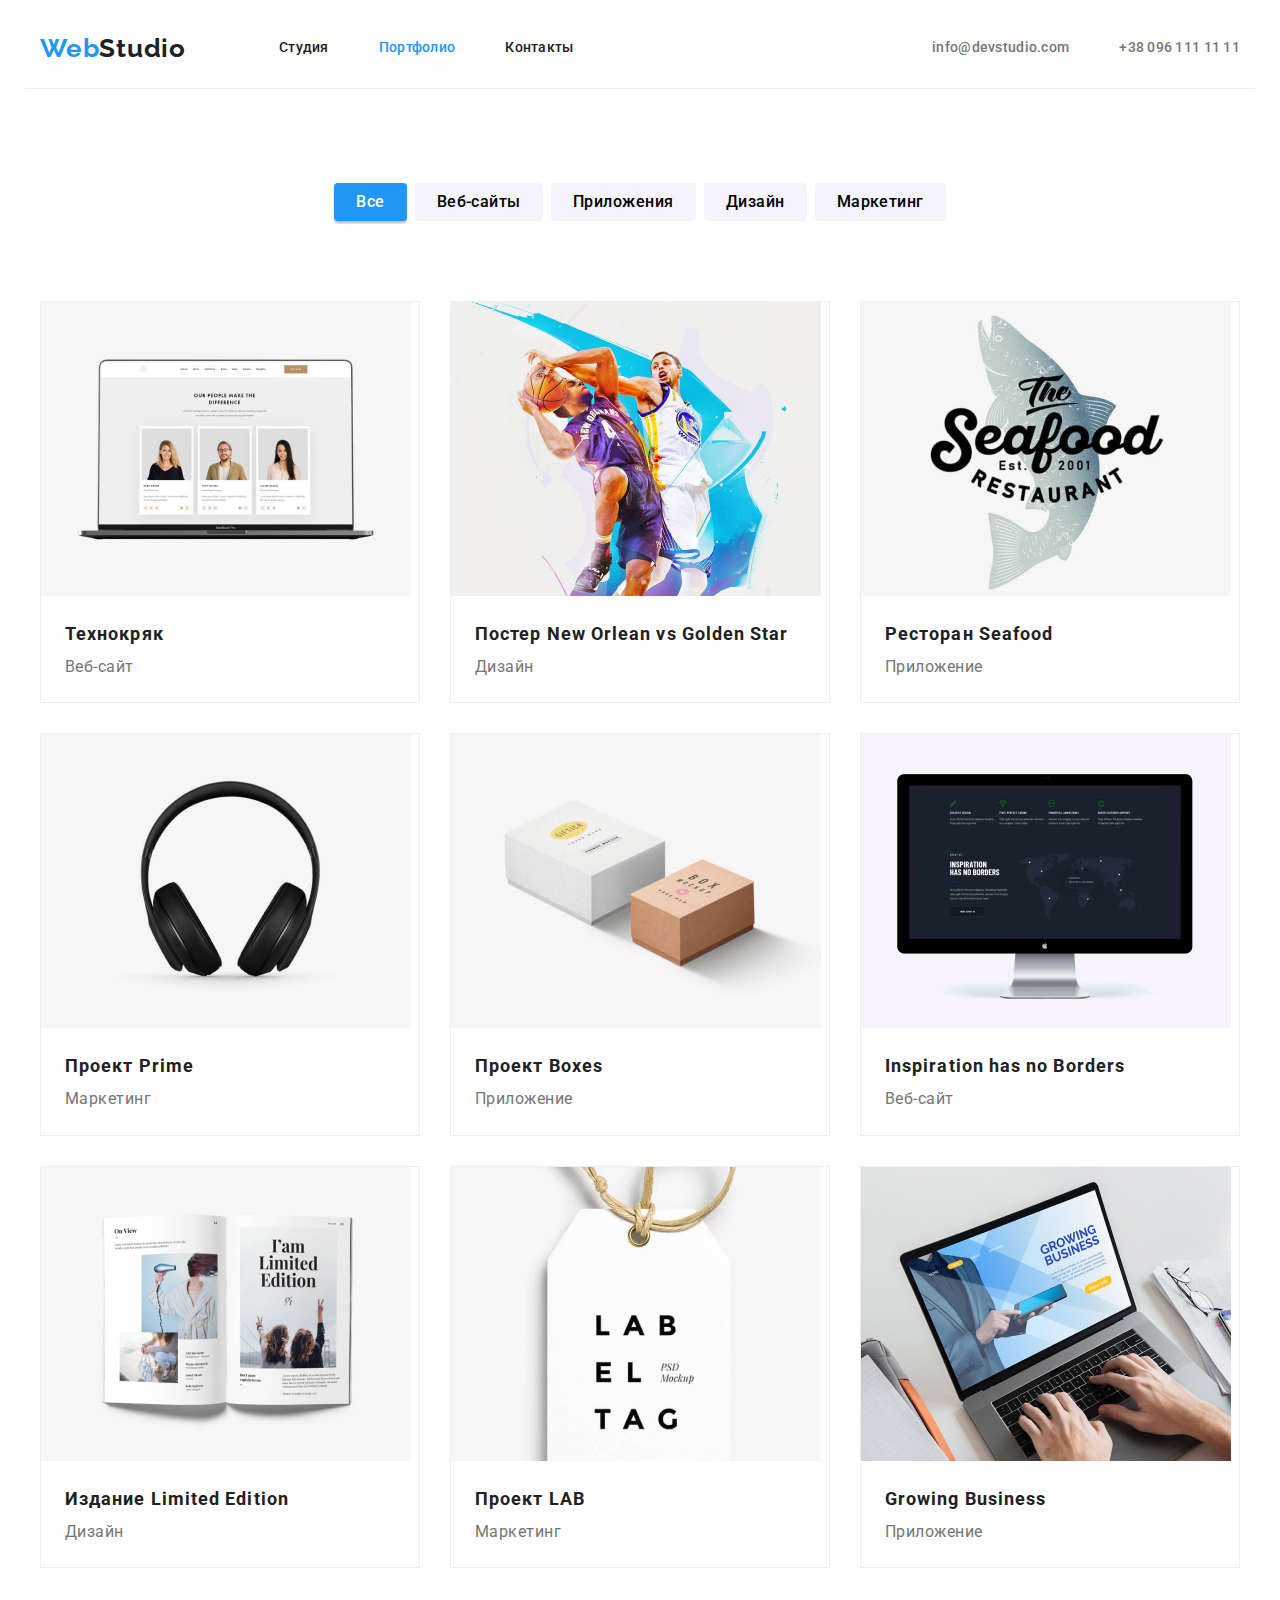
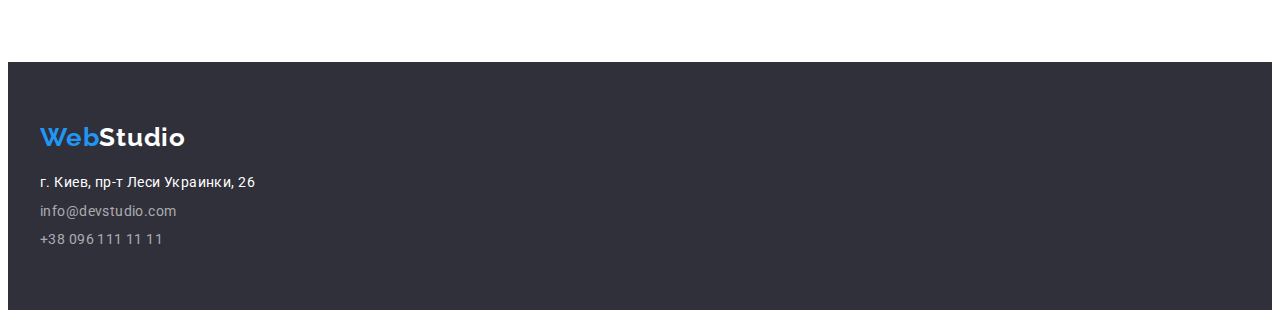
==== commit f52b9a8d: "padding" ====
--- a/portfolio.html
+++ b/portfolio.html
@@ -5,6 +5,9 @@
     <meta http-equiv="X-UA-Compatible" content="IE=edge">
     <meta name="viewport" content="width=device-width, initial-scale=1.0">
     <title>Document</title>
+    <link rel="stylesheet" href="https://cdnjs.cloudflare.com/ajax/libs/modern-normalize/1.1.0/modern-normalize.min.css"
+        integrity="sha512-wpPYUAdjBVSE4KJnH1VR1HeZfpl1ub8YT/NKx4PuQ5NmX2tKuGu6U/JRp5y+Y8XG2tV+wKQpNHVUX03MfMFn9Q=="
+        crossorigin="anonymous" referrerpolicy="no-referrer" />
     <link rel="preconnect" href="https://fonts.googleapis.com">
     <link rel="preconnect" href="https://fonts.gstatic.com" crossorigin>
     <link href="https://fonts.googleapis.com/css2?family=Raleway:wght@700&family=Roboto:wght@400;500;700;900&display=swap"
--- a/css/styles.css
+++ b/css/styles.css
@@ -152,6 +152,7 @@
   background-color: var(--first-btn-color);
   box-shadow: 0px 4px 4px var(--box-shadow-color);
   border-radius: 4px;
+  border: none;
 }
 .hero-button:hover,
 .hero-button:focus {
@@ -164,10 +165,8 @@
   margin-left: calc(-1 * var(--size-between));
   padding-top: var(--size-to-line);
   padding-bottom: var(--size-to-line);
-  /* background-color: tomato; */
 }
 .feature-items > .list {
-  /* outline: 1px solid teal; */
   flex-basis: calc(100% / 4 - var(--size-between));
   margin-left: var(--size-between);
 }
@@ -274,6 +273,7 @@
 
   background-color: var(--second-btn-color);
   border-radius: 4px;
+  border: none;
 }
 .all,
 .button:hover,
@@ -297,26 +297,20 @@
 .filter .list:not(:first-child) {
   margin-left: 8px;
 }
-.card {
-  padding: 0;
-}
 .list-exemples {
   display: flex;
   flex-wrap: wrap;
   margin-left: calc(-1 * var(--size-between));
   padding-top: calc(-1 * var(--size-between));
-  padding-bottom: var(--size-to-line);
 }
 .list-exemples > .list {
   flex-basis: calc(100% / 3 - var(--size-between));
   margin-left: var(--size-between);
   margin-top: var(--size-between);
 }
-/* .list-exemples > .list {
-  flex-basis: calc(100% / 3 - 30px);
-  margin-left: 30px;
-  margin-top: 30px;
-} */
+.exemples {
+  padding-bottom: var(--size-to-line);
+}
 .card {
   background: #ffffff;
   border: 1px solid #eeeeee;
